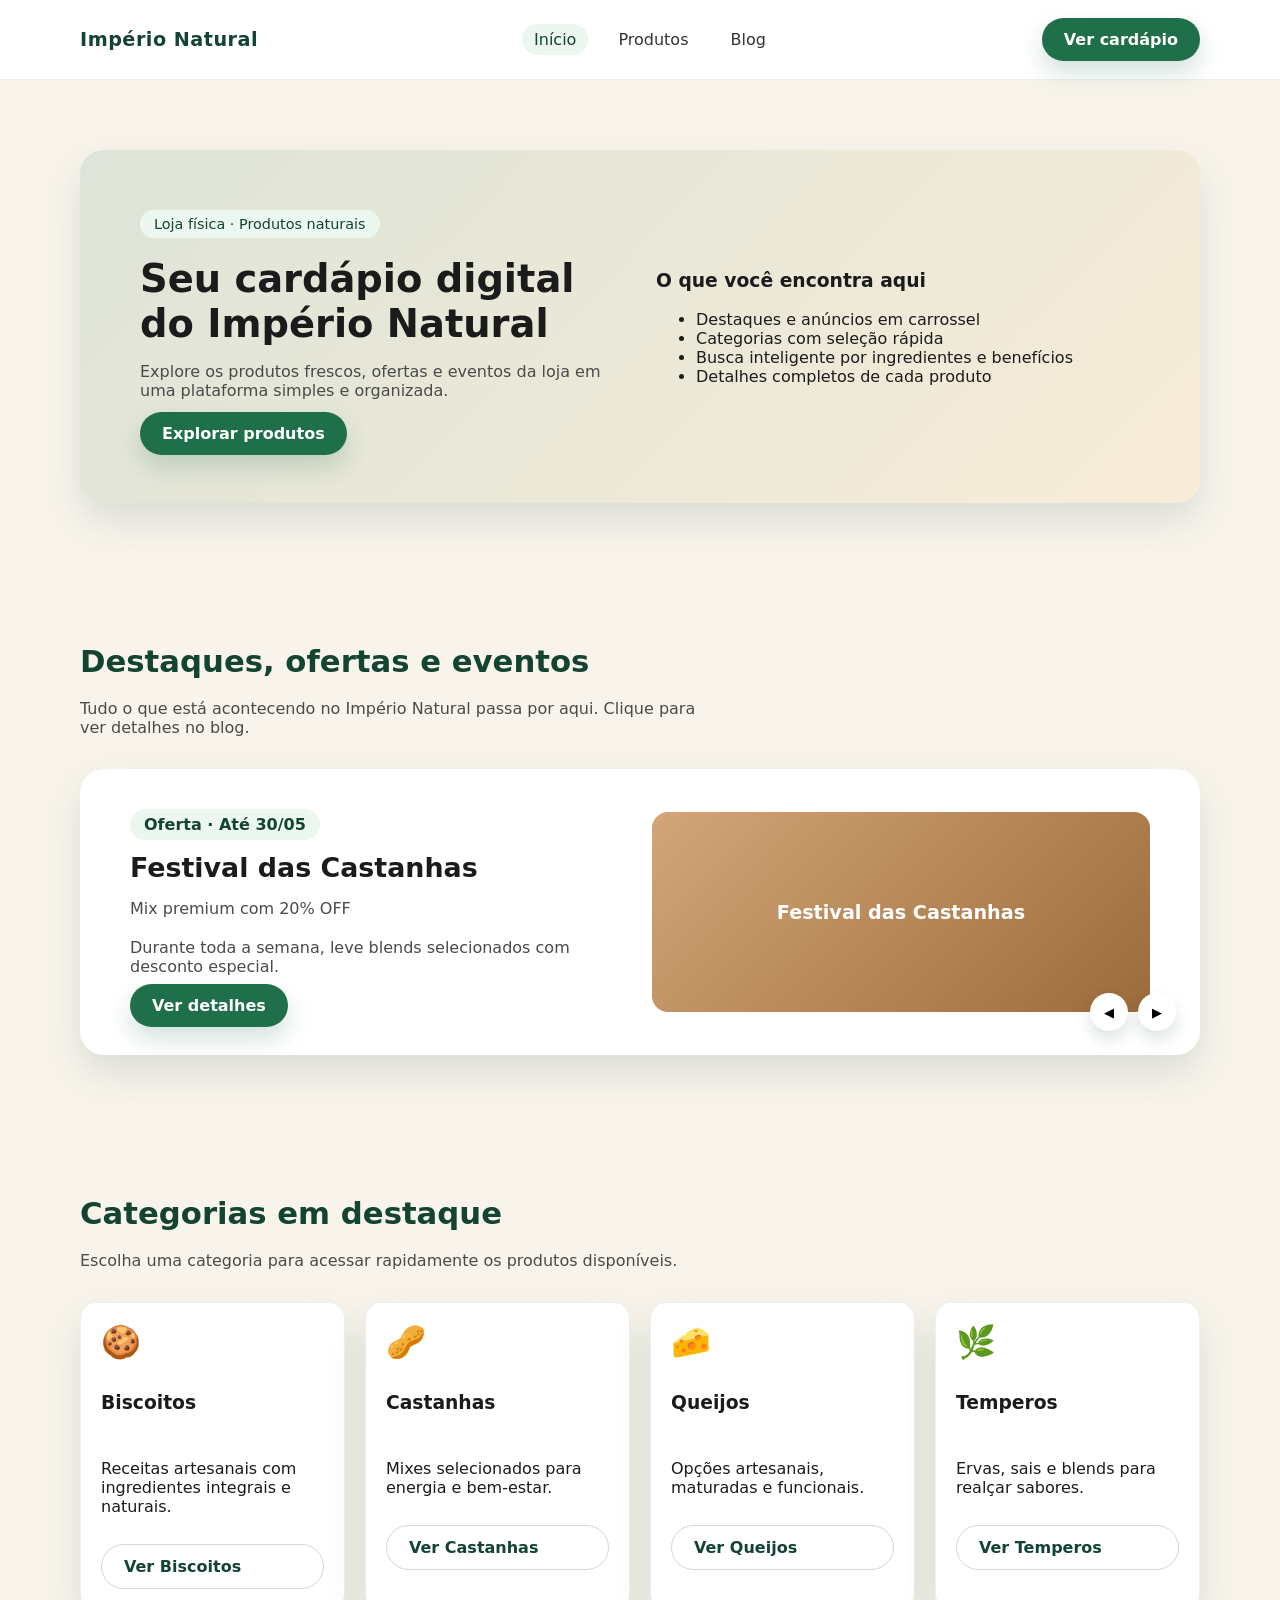
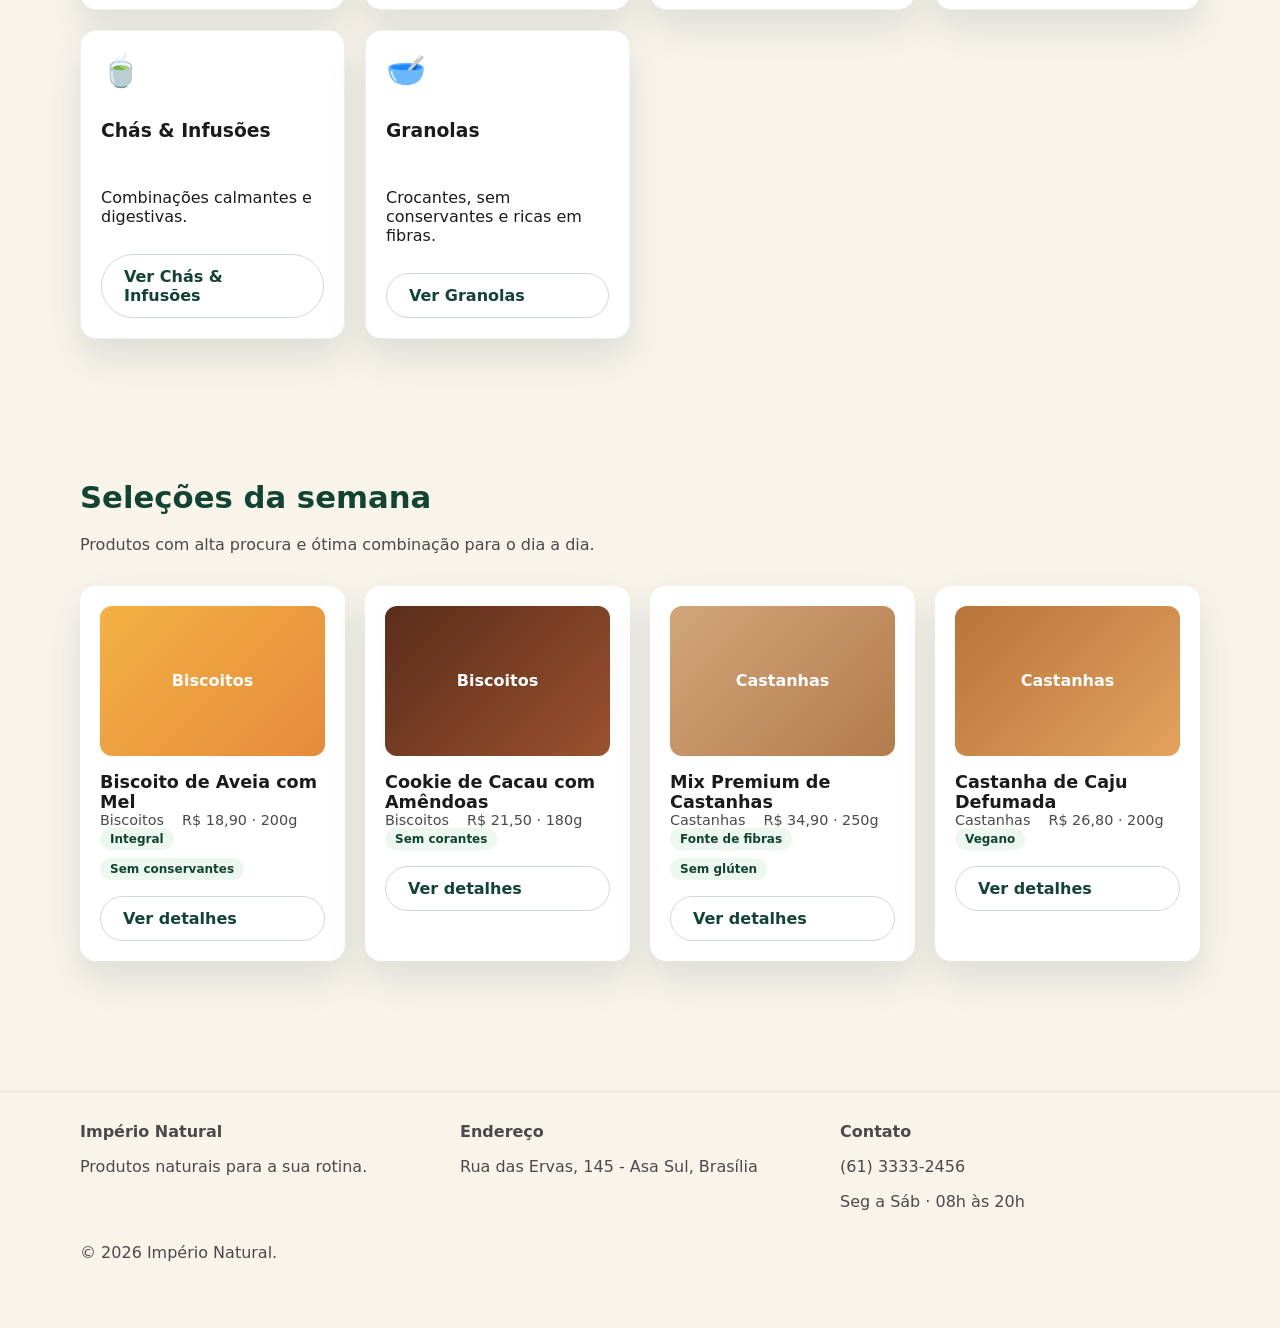
==== Unidade 03/Projeto Fonte/index.html @ 7e2d928d "Add Império Natural digital menu platform Agent-Logs-Url: https://github.com/Lettify/engenharia-de-p" ====
<!DOCTYPE html>
<html lang="pt-BR">
  <head>
    <meta charset="UTF-8" />
    <meta name="viewport" content="width=device-width, initial-scale=1.0" />
    <title>Império Natural · Cardápio Digital</title>
    <link rel="stylesheet" href="styles.css" />
    <script type="module" src="js/app.js" defer></script>
    <script type="module" src="js/home.js" defer></script>
  </head>
  <body>
    <header class="site-header">
      <div class="container navbar">
        <a class="logo" href="index.html">Império Natural</a>
        <nav class="nav-links">
          <a class="nav-link" data-nav href="index.html">Início</a>
          <a class="nav-link" data-nav href="produtos.html">Produtos</a>
          <a class="nav-link" data-nav href="blog.html">Blog</a>
        </nav>
        <a class="primary-button" href="produtos.html">Ver cardápio</a>
      </div>
    </header>

    <main class="container">
      <section class="section">
        <div class="hero">
          <div>
            <span class="pill">Loja física · Produtos naturais</span>
            <h1>Seu cardápio digital do Império Natural</h1>
            <p>
              Explore os produtos frescos, ofertas e eventos da loja em uma
              plataforma simples e organizada.
            </p>
            <a class="primary-button" href="produtos.html">Explorar produtos</a>
          </div>
          <div>
            <h3>O que você encontra aqui</h3>
            <ul>
              <li>Destaques e anúncios em carrossel</li>
              <li>Categorias com seleção rápida</li>
              <li>Busca inteligente por ingredientes e benefícios</li>
              <li>Detalhes completos de cada produto</li>
            </ul>
          </div>
        </div>
      </section>

      <section class="section">
        <h2 class="section-title">Destaques, ofertas e eventos</h2>
        <p class="section-subtitle">
          Tudo o que está acontecendo no Império Natural passa por aqui. Clique
          para ver detalhes no blog.
        </p>
        <div class="carousel" data-carousel>
          <div class="carousel-track" data-carousel-track></div>
          <div class="carousel-controls">
            <button class="carousel-button" type="button" data-carousel-prev>
              ◀
            </button>
            <button class="carousel-button" type="button" data-carousel-next>
              ▶
            </button>
          </div>
        </div>
      </section>

      <section class="section">
        <h2 class="section-title">Categorias em destaque</h2>
        <p class="section-subtitle">
          Escolha uma categoria para acessar rapidamente os produtos disponíveis.
        </p>
        <div class="category-grid" data-categories></div>
      </section>

      <section class="section">
        <h2 class="section-title">Seleções da semana</h2>
        <p class="section-subtitle">
          Produtos com alta procura e ótima combinação para o dia a dia.
        </p>
        <div class="product-grid" data-featured-products></div>
      </section>
    </main>

    <footer class="footer">
      <div class="container footer-grid">
        <div>
          <strong>Império Natural</strong>
          <p>Produtos naturais para a sua rotina.</p>
        </div>
        <div>
          <strong>Endereço</strong>
          <p>Rua das Ervas, 145 - Asa Sul, Brasília</p>
        </div>
        <div>
          <strong>Contato</strong>
          <p>(61) 3333-2456</p>
          <p>Seg a Sáb · 08h às 20h</p>
        </div>
      </div>
      <div class="container">
        <p>© <span data-year></span> Império Natural.</p>
        <a class="sr-only" href="admin.html">Acesso administrador</a>
      </div>
    </footer>
  </body>
</html>
---- Unidade 03/Projeto Fonte/styles.css ----
:root {
  color-scheme: light;
  --green-900: #124431;
  --green-800: #185a40;
  --green-700: #1f6f4a;
  --green-200: #d8efe3;
  --green-100: #ecf7f0;
  --sand-100: #f8f4ec;
  --sand-200: #efe7da;
  --amber-500: #f4b144;
  --amber-600: #e39c2b;
  --ink-900: #1b1b1b;
  --ink-700: #333333;
  --ink-500: #4a4a4a;
  --white: #ffffff;
  --shadow: 0 18px 38px rgba(18, 68, 49, 0.12);
  --radius-lg: 24px;
  --radius-md: 16px;
  --radius-sm: 12px;
}

* {
  box-sizing: border-box;
}

body {
  margin: 0;
  font-family: "Inter", "Segoe UI", system-ui, -apple-system, sans-serif;
  background: var(--sand-100);
  color: var(--ink-900);
}

a {
  color: inherit;
  text-decoration: none;
}

img {
  max-width: 100%;
  display: block;
}

.container {
  width: min(1120px, 92%);
  margin: 0 auto;
}

.site-header {
  background: var(--white);
  border-bottom: 1px solid rgba(18, 68, 49, 0.08);
  position: sticky;
  top: 0;
  z-index: 10;
}

.navbar {
  display: flex;
  align-items: center;
  justify-content: space-between;
  gap: 24px;
  padding: 18px 0;
}

.logo {
  font-weight: 700;
  font-size: 1.2rem;
  color: var(--green-900);
  letter-spacing: 0.5px;
}

.nav-links {
  display: flex;
  align-items: center;
  gap: 18px;
  font-weight: 500;
  color: var(--ink-700);
}

.nav-link {
  padding: 6px 12px;
  border-radius: 999px;
  transition: background 0.2s ease, color 0.2s ease;
}

.nav-link:hover,
.nav-link:focus {
  background: var(--green-100);
  color: var(--green-900);
}

.nav-link.active {
  background: var(--green-100);
  color: var(--green-900);
}

.primary-button,
.ghost-button {
  border: none;
  padding: 12px 22px;
  border-radius: 999px;
  font-weight: 600;
  cursor: pointer;
  transition: transform 0.2s ease, box-shadow 0.2s ease;
}

.primary-button {
  background: var(--green-700);
  color: var(--white);
  box-shadow: 0 12px 24px rgba(31, 111, 74, 0.2);
}

.primary-button:hover,
.primary-button:focus {
  transform: translateY(-1px);
  box-shadow: 0 14px 28px rgba(31, 111, 74, 0.25);
}

.ghost-button {
  background: transparent;
  border: 1px solid rgba(18, 68, 49, 0.2);
  color: var(--green-900);
}

.section {
  padding: 70px 0;
}

.section-title {
  font-size: clamp(1.6rem, 2.4vw, 2.4rem);
  margin: 0 0 20px;
  color: var(--green-900);
}

.section-subtitle {
  color: var(--ink-500);
  max-width: 640px;
  margin-bottom: 32px;
}

.hero {
  background: linear-gradient(135deg, rgba(31, 111, 74, 0.12), rgba(244, 177, 68, 0.12));
  border-radius: var(--radius-lg);
  padding: 60px;
  display: grid;
  grid-template-columns: repeat(auto-fit, minmax(240px, 1fr));
  align-items: center;
  gap: 32px;
  box-shadow: var(--shadow);
}

.hero h1 {
  font-size: clamp(2rem, 3vw, 3rem);
  margin: 0 0 16px;
}

.hero p {
  margin: 0 0 24px;
  color: var(--ink-500);
}

.hero .pill {
  display: inline-flex;
  align-items: center;
  gap: 8px;
  background: var(--green-100);
  padding: 6px 14px;
  border-radius: 999px;
  font-size: 0.9rem;
  color: var(--green-900);
  margin-bottom: 18px;
}

.carousel {
  position: relative;
  overflow: hidden;
  border-radius: var(--radius-lg);
  background: var(--white);
  box-shadow: var(--shadow);
}

.carousel-track {
  display: flex;
  transition: transform 0.5s ease;
}

.carousel-slide {
  min-width: 100%;
  padding: 40px 50px;
  display: grid;
  gap: 24px;
  grid-template-columns: repeat(auto-fit, minmax(200px, 1fr));
  align-items: center;
}

.carousel-badge {
  display: inline-flex;
  padding: 6px 14px;
  border-radius: 999px;
  background: var(--green-100);
  color: var(--green-900);
  font-weight: 600;
  margin-bottom: 12px;
}

.carousel-title {
  font-size: clamp(1.4rem, 2.1vw, 2rem);
  margin: 0 0 10px;
}

.carousel-description {
  color: var(--ink-500);
  margin-bottom: 20px;
}

.carousel-image {
  height: 200px;
  border-radius: var(--radius-md);
  display: flex;
  align-items: center;
  justify-content: center;
  color: var(--white);
  font-size: 1.2rem;
  font-weight: 600;
}

.carousel-controls {
  position: absolute;
  inset: auto 24px 24px auto;
  display: flex;
  gap: 10px;
}

.carousel-button {
  background: var(--white);
  border: none;
  border-radius: 50%;
  width: 38px;
  height: 38px;
  cursor: pointer;
  box-shadow: 0 8px 16px rgba(18, 68, 49, 0.15);
}

.category-grid,
.blog-grid,
.product-grid {
  display: grid;
  gap: 20px;
  grid-template-columns: repeat(auto-fit, minmax(220px, 1fr));
}

.product-list[data-view="grid"] {
  display: grid;
  gap: 20px;
  grid-template-columns: repeat(auto-fit, minmax(220px, 1fr));
}

.category-card,
.product-card,
.blog-card {
  background: var(--white);
  border-radius: var(--radius-md);
  padding: 20px;
  box-shadow: var(--shadow);
  display: flex;
  flex-direction: column;
  gap: 12px;
}

.category-card {
  border: 1px solid rgba(18, 68, 49, 0.08);
}

.category-icon {
  font-size: 2rem;
}

.product-card {
  gap: 16px;
}

.product-image {
  height: 150px;
  border-radius: var(--radius-sm);
  display: flex;
  align-items: center;
  justify-content: center;
  color: var(--white);
  font-weight: 600;
}

.product-card h3 {
  margin: 0;
  font-size: 1.1rem;
}

.product-card p {
  margin: 0;
  color: var(--ink-500);
}

.badges {
  display: flex;
  flex-wrap: wrap;
  gap: 8px;
}

.badge {
  background: var(--green-100);
  color: var(--green-900);
  font-weight: 600;
  font-size: 0.75rem;
  padding: 4px 10px;
  border-radius: 999px;
}

.product-list[data-view="list"] {
  display: flex;
  flex-direction: column;
  gap: 18px;
}

.product-list[data-view="list"] .product-card {
  flex-direction: row;
  align-items: center;
}

.product-list[data-view="list"] .product-image {
  flex: 0 0 140px;
  height: 120px;
}

.product-meta {
  display: flex;
  flex-wrap: wrap;
  gap: 12px 18px;
  color: var(--ink-500);
  font-size: 0.9rem;
}

.search-bar {
  display: flex;
  gap: 12px;
  flex-wrap: wrap;
  margin-bottom: 24px;
}

.search-bar input {
  flex: 1;
  min-width: 220px;
  border-radius: 999px;
  padding: 12px 18px;
  border: 1px solid rgba(18, 68, 49, 0.2);
  background: var(--white);
}

.view-toggle {
  display: flex;
  gap: 8px;
}

.view-toggle button {
  border-radius: 999px;
  padding: 10px 16px;
  border: 1px solid rgba(18, 68, 49, 0.2);
  background: var(--white);
  cursor: pointer;
}

.view-toggle button.active {
  background: var(--green-700);
  color: var(--white);
}

.detail-grid {
  display: grid;
  grid-template-columns: repeat(auto-fit, minmax(260px, 1fr));
  gap: 28px;
  align-items: start;
}

.detail-card {
  background: var(--white);
  border-radius: var(--radius-md);
  padding: 24px;
  box-shadow: var(--shadow);
}

.detail-card h3 {
  margin-top: 0;
}

.info-list {
  display: grid;
  gap: 10px;
}

.info-item {
  display: flex;
  justify-content: space-between;
  gap: 16px;
  padding-bottom: 10px;
  border-bottom: 1px solid rgba(18, 68, 49, 0.08);
}

.info-item span {
  color: var(--ink-500);
}

.blog-card h3,
.blog-detail h2 {
  margin: 0;
}

.blog-meta {
  color: var(--ink-500);
  font-size: 0.9rem;
}

.blog-detail {
  display: grid;
  gap: 18px;
  background: var(--white);
  padding: 28px;
  border-radius: var(--radius-md);
  box-shadow: var(--shadow);
}

.admin-section {
  background: var(--white);
  border-radius: var(--radius-md);
  padding: 24px;
  box-shadow: var(--shadow);
  margin-bottom: 24px;
}

.admin-section h2 {
  margin-top: 0;
}

.form-grid {
  display: grid;
  gap: 16px;
  grid-template-columns: repeat(auto-fit, minmax(220px, 1fr));
}

.form-grid label {
  font-weight: 600;
  color: var(--ink-700);
  display: block;
  margin-bottom: 6px;
}

.form-grid input,
.form-grid select,
.form-grid textarea {
  width: 100%;
  padding: 10px 12px;
  border-radius: 10px;
  border: 1px solid rgba(18, 68, 49, 0.2);
  font-family: inherit;
}

.form-grid textarea {
  min-height: 120px;
  resize: vertical;
}

.admin-list {
  display: grid;
  gap: 12px;
  margin-top: 16px;
}

.admin-item {
  display: flex;
  flex-wrap: wrap;
  justify-content: space-between;
  align-items: center;
  gap: 12px;
  padding: 12px 16px;
  border-radius: 12px;
  background: var(--green-100);
}

.admin-item button {
  border: none;
  background: var(--amber-500);
  color: var(--white);
  padding: 6px 12px;
  border-radius: 999px;
  cursor: pointer;
}

.footer {
  margin-top: 60px;
  padding: 30px 0 50px;
  border-top: 1px solid rgba(18, 68, 49, 0.08);
  color: var(--ink-500);
}

.footer-grid {
  display: grid;
  gap: 20px;
  grid-template-columns: repeat(auto-fit, minmax(200px, 1fr));
}

.sr-only {
  position: absolute;
  width: 1px;
  height: 1px;
  padding: 0;
  margin: -1px;
  overflow: hidden;
  clip: rect(0, 0, 0, 0);
  white-space: nowrap;
  border: 0;
}

@media (max-width: 720px) {
  .navbar {
    flex-direction: column;
    align-items: flex-start;
  }

  .hero {
    padding: 40px 28px;
  }

  .carousel-slide {
    padding: 32px 28px;
  }

  .product-list[data-view="list"] .product-card {
    flex-direction: column;
    align-items: flex-start;
  }
}
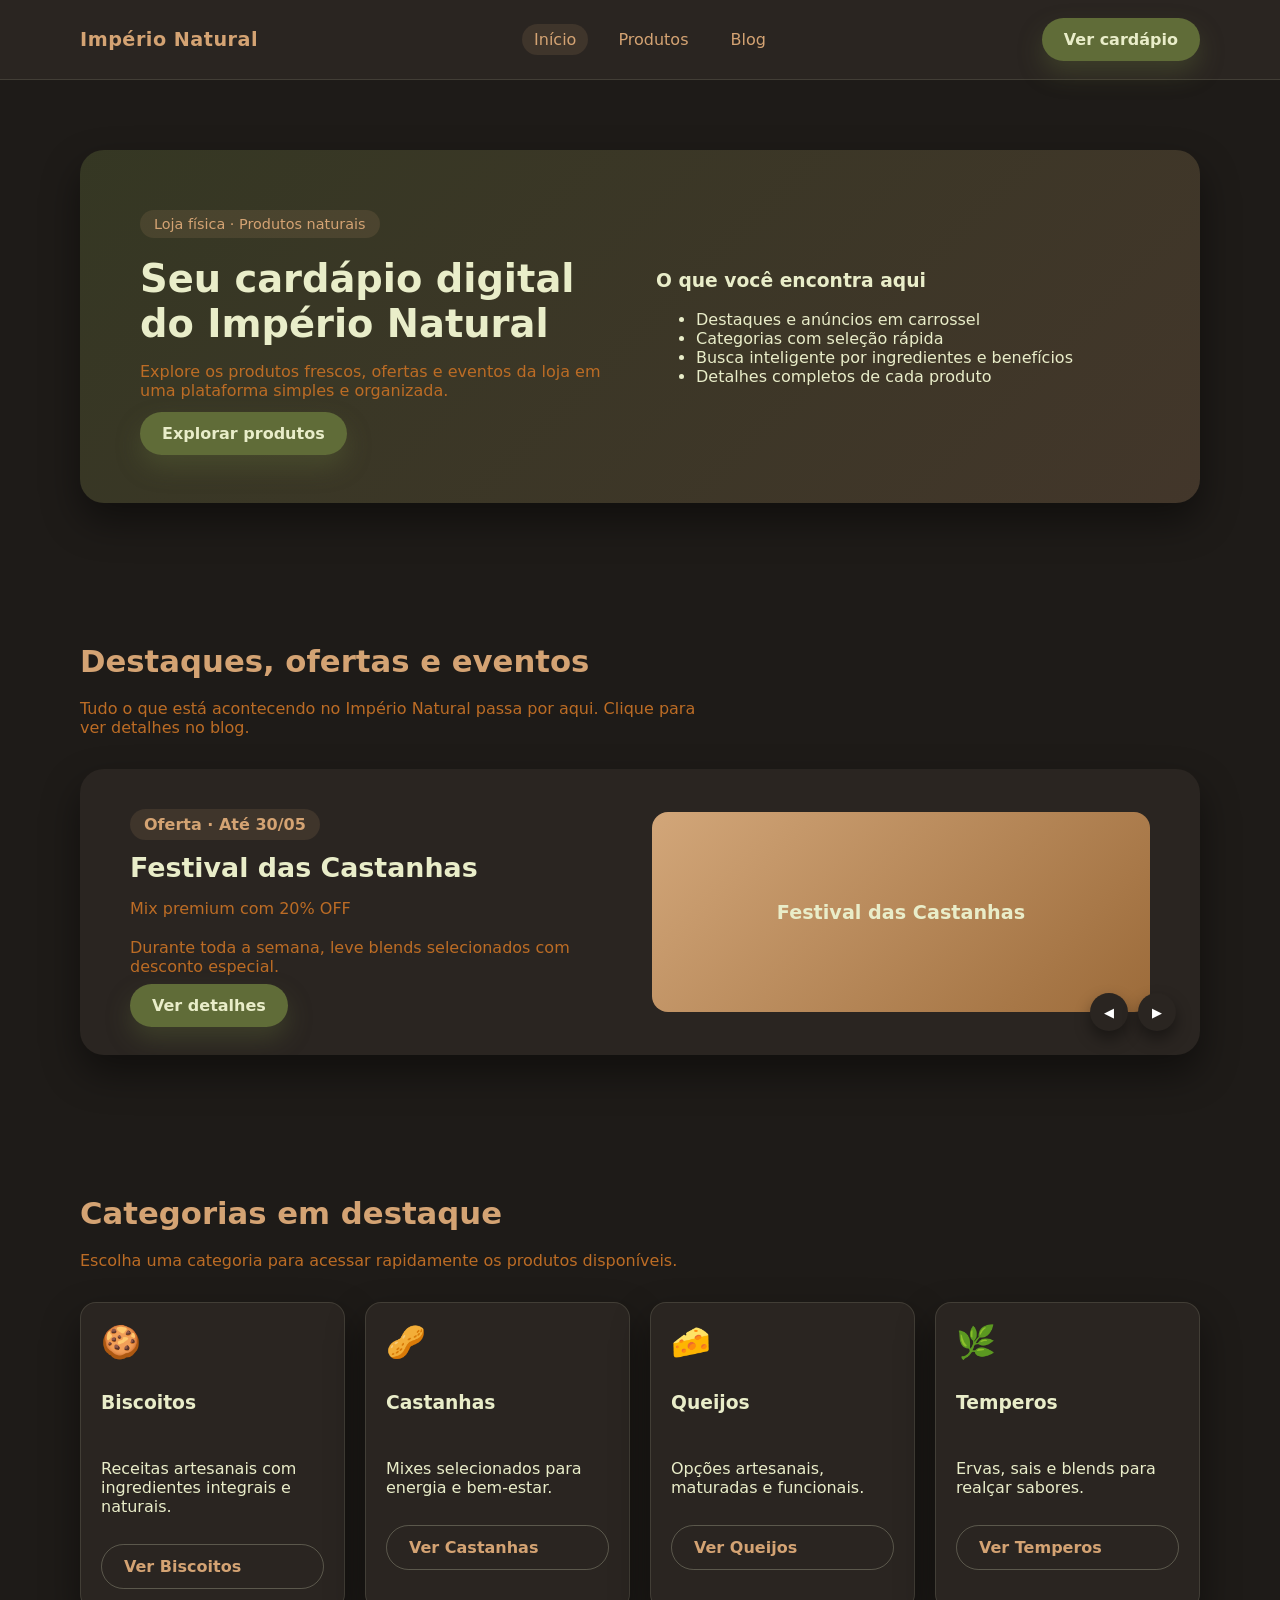
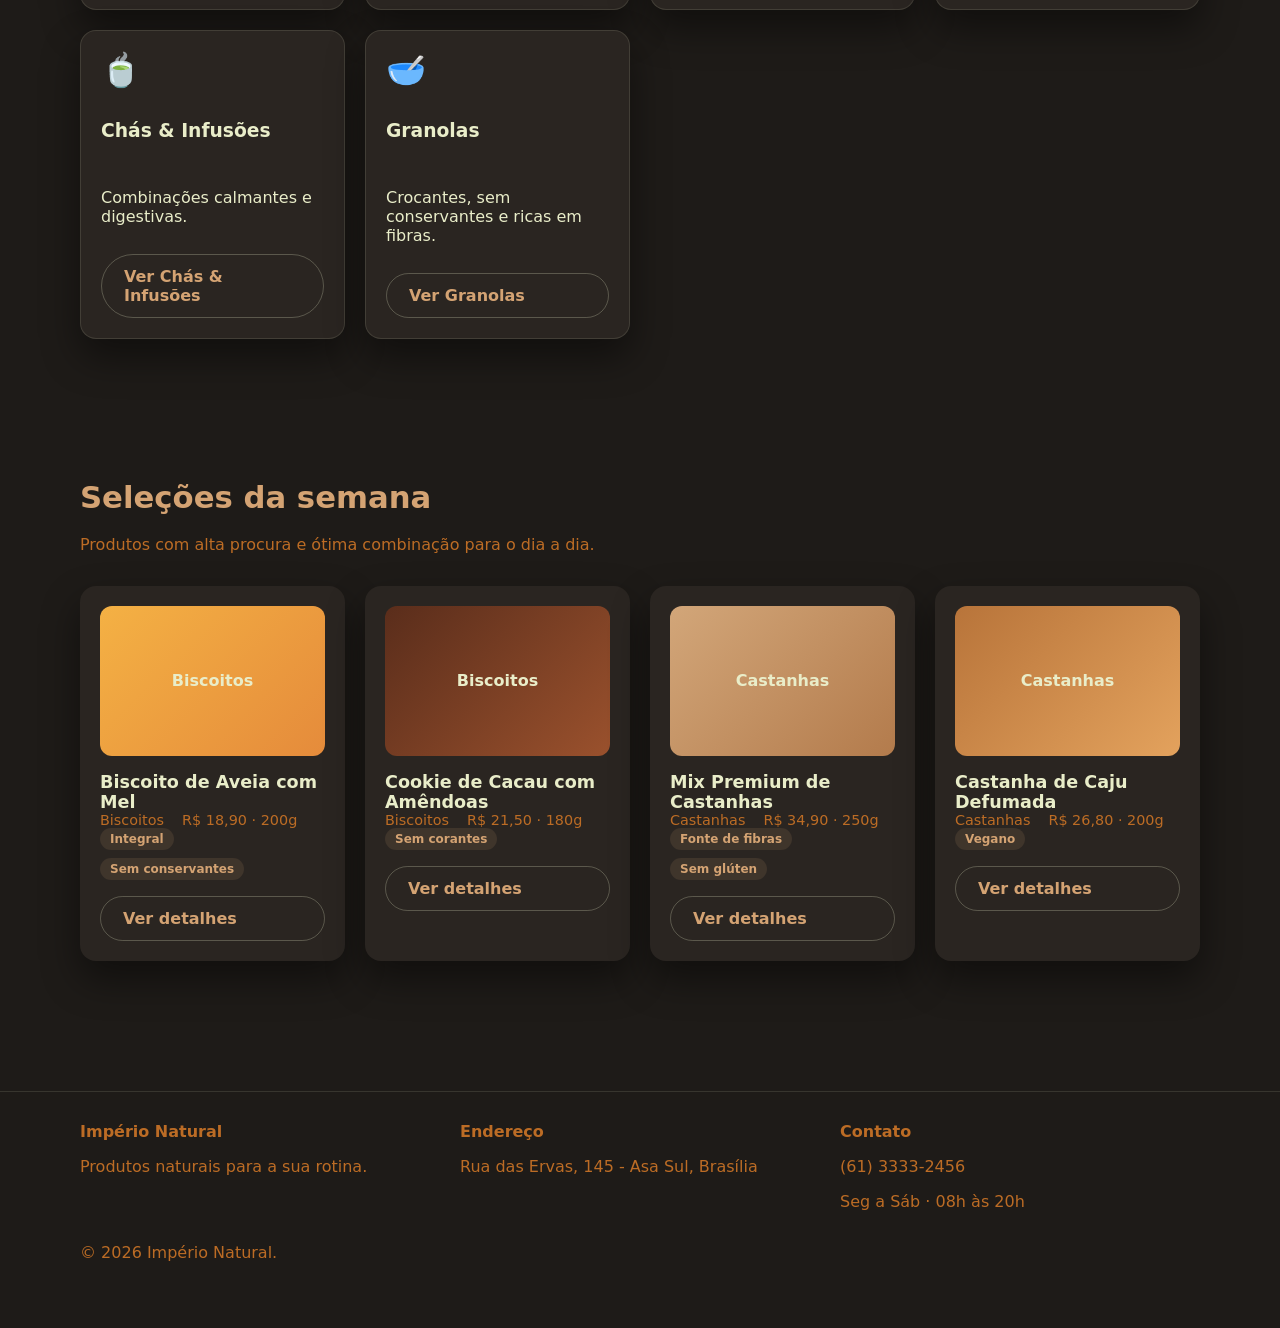
==== commit 5b4b53ca: "Update admin access and dark theme Agent-Logs-Url: https://github.com/Lettify/engenharia-de-prompt-u" ====
--- a/Unidade 03/Projeto Fonte/index.html
+++ b/Unidade 03/Projeto Fonte/index.html
@@ -11,7 +11,7 @@
   <body>
     <header class="site-header">
       <div class="container navbar">
-        <a class="logo" href="index.html">Império Natural</a>
+        <a class="logo" data-admin-trigger href="index.html">Império Natural</a>
         <nav class="nav-links">
           <a class="nav-link" data-nav href="index.html">Início</a>
           <a class="nav-link" data-nav href="produtos.html">Produtos</a>
--- a/Unidade 03/Projeto Fonte/styles.css
+++ b/Unidade 03/Projeto Fonte/styles.css
@@ -1,19 +1,19 @@
 :root {
-  color-scheme: light;
-  --green-900: #124431;
-  --green-800: #185a40;
-  --green-700: #1f6f4a;
-  --green-200: #d8efe3;
-  --green-100: #ecf7f0;
-  --sand-100: #f8f4ec;
-  --sand-200: #efe7da;
-  --amber-500: #f4b144;
-  --amber-600: #e39c2b;
-  --ink-900: #1b1b1b;
-  --ink-700: #333333;
-  --ink-500: #4a4a4a;
-  --white: #ffffff;
-  --shadow: 0 18px 38px rgba(18, 68, 49, 0.12);
+  color-scheme: dark;
+  --green-900: #d4a373;
+  --green-800: #bc6c25;
+  --green-700: #606c38;
+  --green-200: rgba(212, 163, 115, 0.2);
+  --green-100: rgba(212, 163, 115, 0.12);
+  --sand-100: #1e1b18;
+  --sand-200: #2a2521;
+  --amber-500: #bc6c25;
+  --amber-600: #d4a373;
+  --ink-900: #e9edc9;
+  --ink-700: #d4a373;
+  --ink-500: #bc6c25;
+  --white: #2a2521;
+  --shadow: 0 18px 38px rgba(0, 0, 0, 0.45);
   --radius-lg: 24px;
   --radius-md: 16px;
   --radius-sm: 12px;
@@ -47,7 +47,7 @@
 
 .site-header {
   background: var(--white);
-  border-bottom: 1px solid rgba(18, 68, 49, 0.08);
+  border-bottom: 1px solid rgba(233, 237, 201, 0.12);
   position: sticky;
   top: 0;
   z-index: 10;
@@ -105,19 +105,19 @@
 
 .primary-button {
   background: var(--green-700);
-  color: var(--white);
-  box-shadow: 0 12px 24px rgba(31, 111, 74, 0.2);
+  color: var(--ink-900);
+  box-shadow: 0 12px 24px rgba(96, 108, 56, 0.35);
 }
 
 .primary-button:hover,
 .primary-button:focus {
   transform: translateY(-1px);
-  box-shadow: 0 14px 28px rgba(31, 111, 74, 0.25);
+  box-shadow: 0 14px 28px rgba(96, 108, 56, 0.45);
 }
 
 .ghost-button {
   background: transparent;
-  border: 1px solid rgba(18, 68, 49, 0.2);
+  border: 1px solid rgba(233, 237, 201, 0.25);
   color: var(--green-900);
 }
 
@@ -138,7 +138,11 @@
 }
 
 .hero {
-  background: linear-gradient(135deg, rgba(31, 111, 74, 0.12), rgba(244, 177, 68, 0.12));
+  background: linear-gradient(
+    135deg,
+    rgba(96, 108, 56, 0.35),
+    rgba(212, 163, 115, 0.2)
+  );
   border-radius: var(--radius-lg);
   padding: 60px;
   display: grid;
@@ -218,7 +222,7 @@
   display: flex;
   align-items: center;
   justify-content: center;
-  color: var(--white);
+  color: var(--ink-900);
   font-size: 1.2rem;
   font-weight: 600;
 }
@@ -237,7 +241,7 @@
   width: 38px;
   height: 38px;
   cursor: pointer;
-  box-shadow: 0 8px 16px rgba(18, 68, 49, 0.15);
+  box-shadow: 0 8px 16px rgba(0, 0, 0, 0.4);
 }
 
 .category-grid,
@@ -267,7 +271,7 @@
 }
 
 .category-card {
-  border: 1px solid rgba(18, 68, 49, 0.08);
+  border: 1px solid rgba(233, 237, 201, 0.12);
 }
 
 .category-icon {
@@ -284,7 +288,7 @@
   display: flex;
   align-items: center;
   justify-content: center;
-  color: var(--white);
+  color: var(--ink-900);
   font-weight: 600;
 }
 
@@ -349,7 +353,7 @@
   min-width: 220px;
   border-radius: 999px;
   padding: 12px 18px;
-  border: 1px solid rgba(18, 68, 49, 0.2);
+  border: 1px solid rgba(233, 237, 201, 0.25);
   background: var(--white);
 }
 
@@ -361,14 +365,14 @@
 .view-toggle button {
   border-radius: 999px;
   padding: 10px 16px;
-  border: 1px solid rgba(18, 68, 49, 0.2);
+  border: 1px solid rgba(233, 237, 201, 0.25);
   background: var(--white);
   cursor: pointer;
 }
 
 .view-toggle button.active {
   background: var(--green-700);
-  color: var(--white);
+  color: var(--ink-900);
 }
 
 .detail-grid {
@@ -399,7 +403,7 @@
   justify-content: space-between;
   gap: 16px;
   padding-bottom: 10px;
-  border-bottom: 1px solid rgba(18, 68, 49, 0.08);
+  border-bottom: 1px solid rgba(233, 237, 201, 0.12);
 }
 
 .info-item span {
@@ -456,7 +460,7 @@
   width: 100%;
   padding: 10px 12px;
   border-radius: 10px;
-  border: 1px solid rgba(18, 68, 49, 0.2);
+  border: 1px solid rgba(233, 237, 201, 0.2);
   font-family: inherit;
 }
 
@@ -485,7 +489,7 @@
 .admin-item button {
   border: none;
   background: var(--amber-500);
-  color: var(--white);
+  color: var(--ink-900);
   padding: 6px 12px;
   border-radius: 999px;
   cursor: pointer;
@@ -494,7 +498,7 @@
 .footer {
   margin-top: 60px;
   padding: 30px 0 50px;
-  border-top: 1px solid rgba(18, 68, 49, 0.08);
+  border-top: 1px solid rgba(233, 237, 201, 0.12);
   color: var(--ink-500);
 }
 
